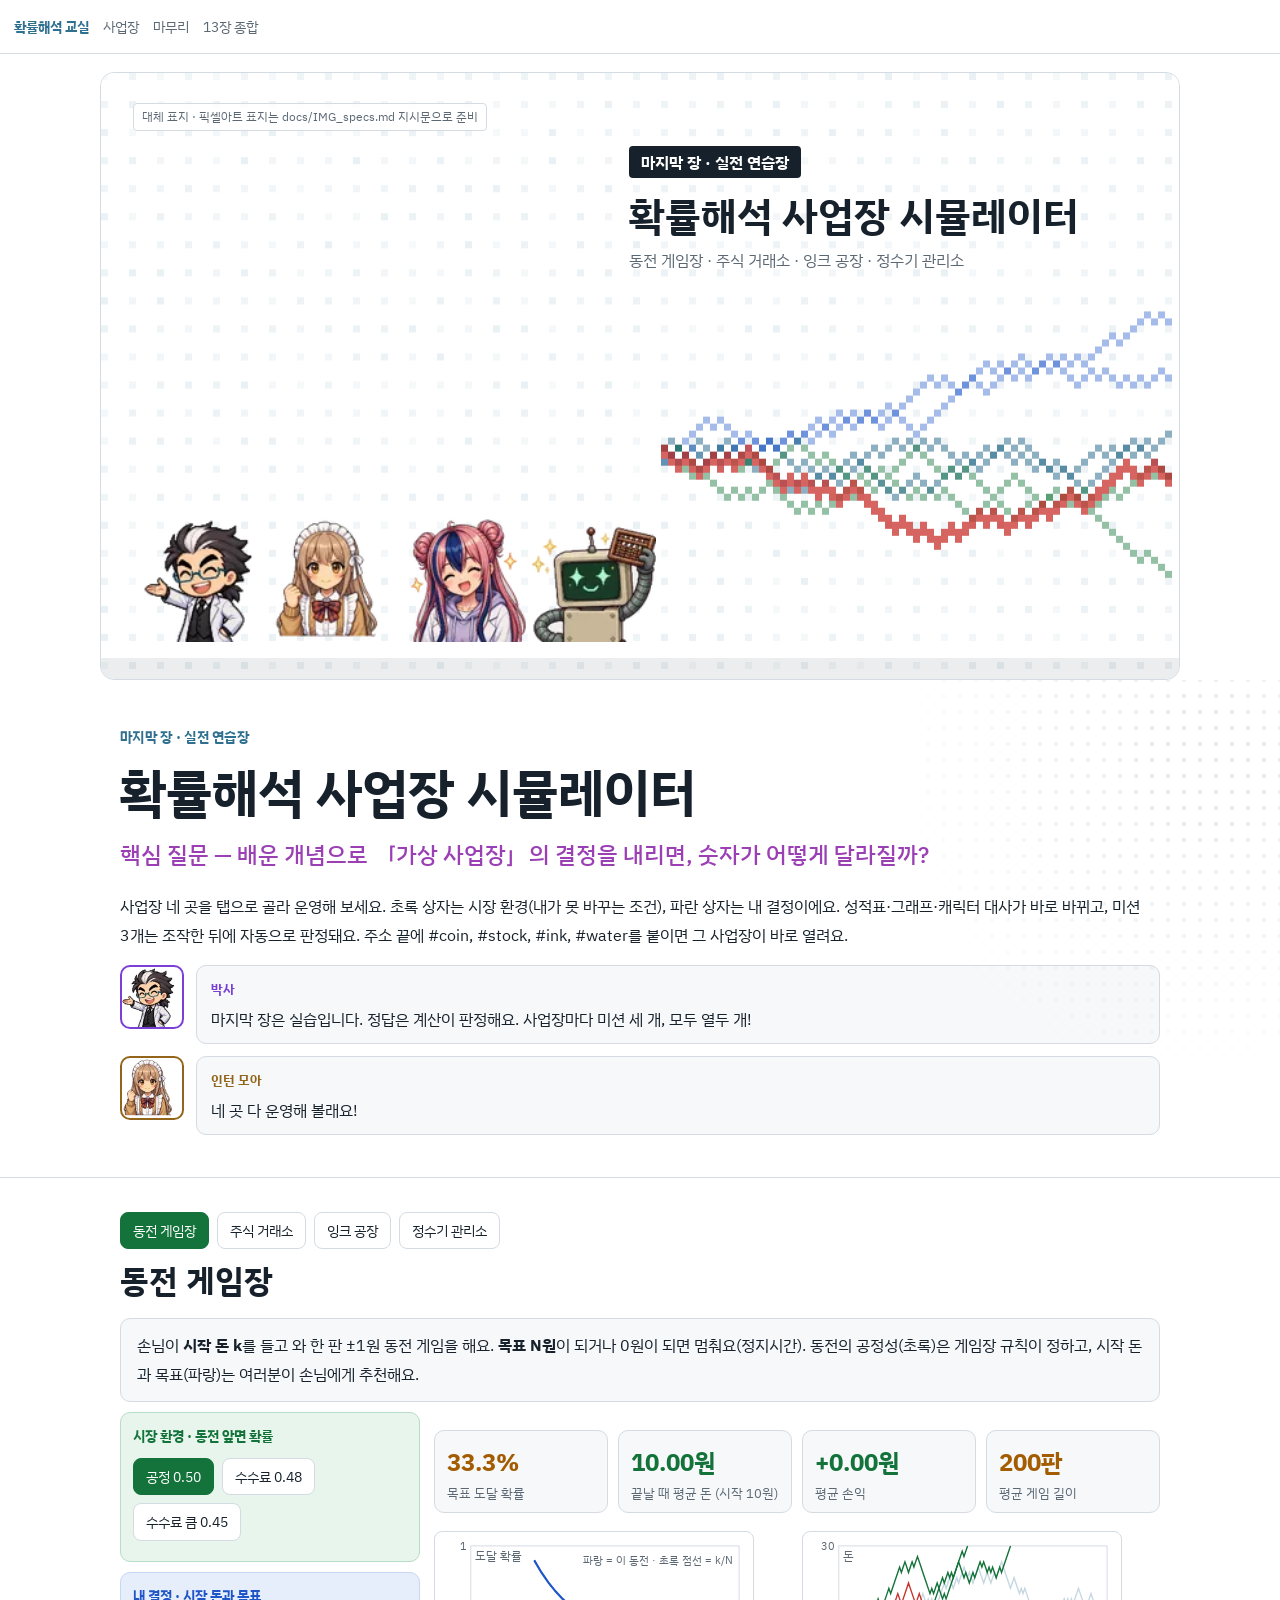
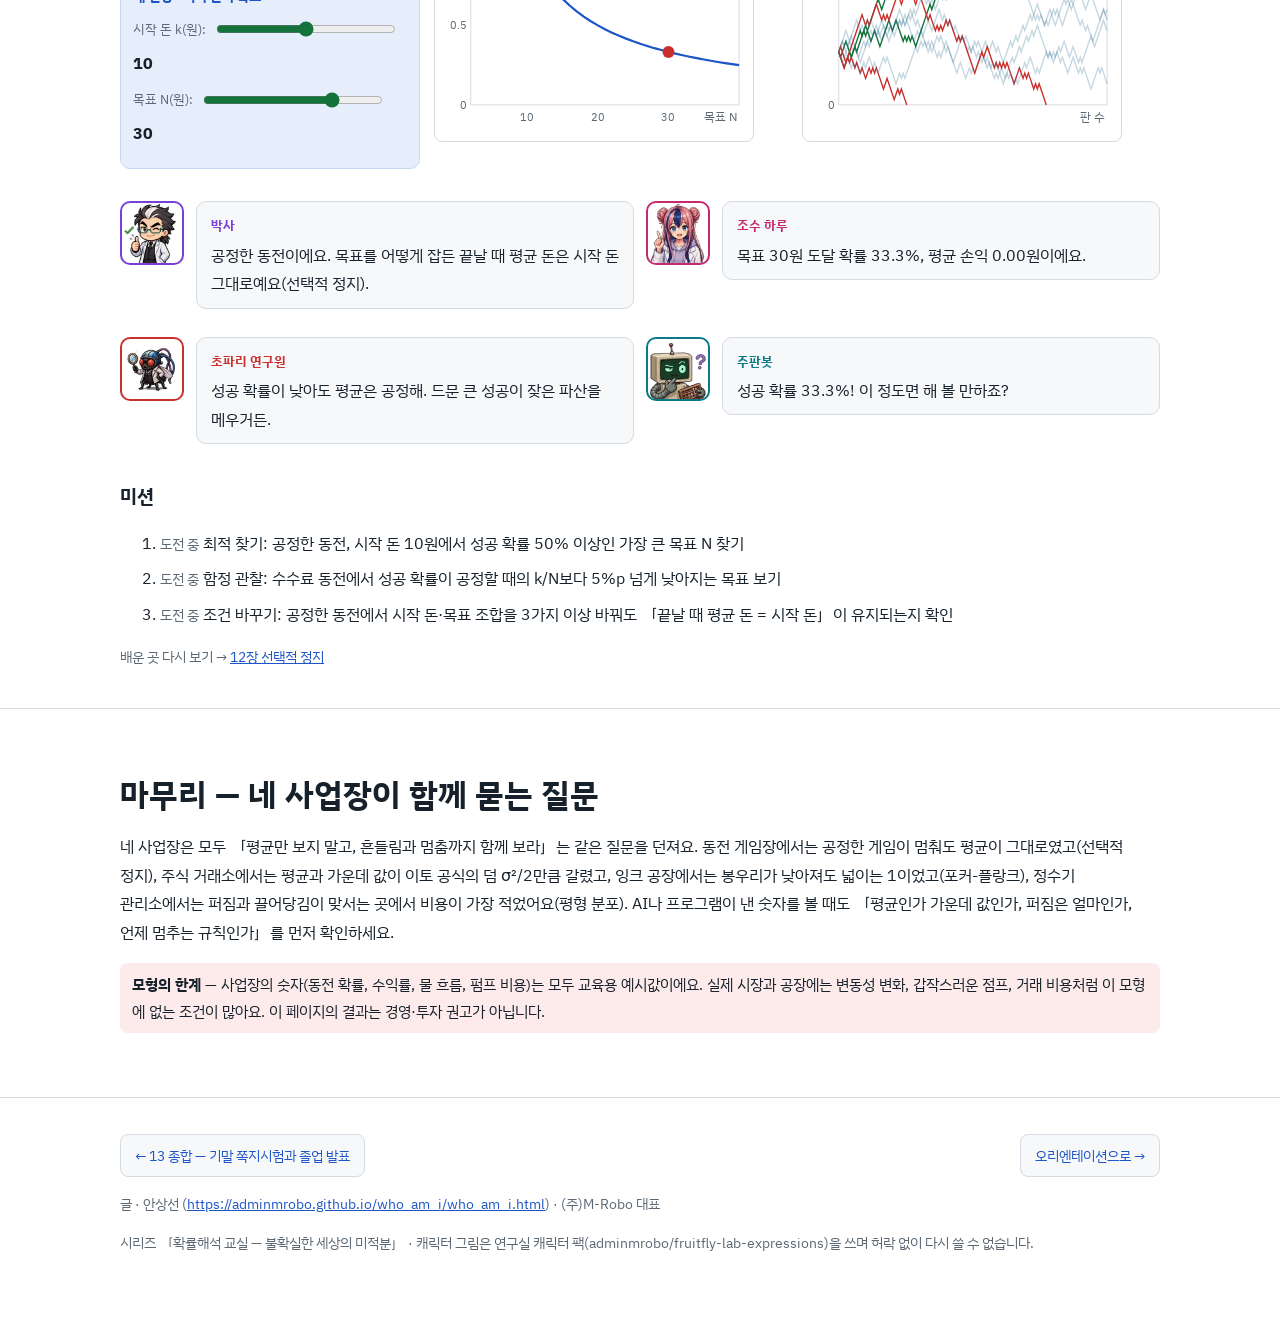
==== practice/index.html @ f20be4c1 "확률해석 교실: 13장 + 실전 연습장 연구실 해설 시리즈 - 인포그래픽 10장(아홉 주제)을 13장으로 나눈 중학생 눈높이 해설 (ai-lab-explainer-plain) - " ====
<!DOCTYPE html><html lang="ko"><head>
<meta charset="utf-8">
<meta name="viewport" content="width=device-width, initial-scale=1, viewport-fit=cover">
<title>마지막 장 · 실전 연습장 — 확률해석 교실 — 불확실한 세상의 미적분</title>
<meta name="description" content="동전 게임장, 주식 거래소, 잉크 공장, 정수기 관리소를 운영하며 확률해석 개념을 써 보는 시뮬레이터.">
<meta property="og:title" content="마지막 장 · 실전 연습장 — 확률해석 교실 — 불확실한 세상의 미적분">
<meta property="og:description" content="동전 게임장, 주식 거래소, 잉크 공장, 정수기 관리소를 운영하며 확률해석 개념을 써 보는 시뮬레이터.">
<meta property="og:type" content="article">
<meta property="og:image" content="../img/og/og_practice.webp">
<link rel="preconnect" href="https://fonts.googleapis.com"><link rel="preconnect" href="https://fonts.gstatic.com" crossorigin>
<link href="https://fonts.googleapis.com/css2?family=IBM+Plex+Sans+KR:wght@400;500;700&display=swap" rel="stylesheet">
<link rel="stylesheet" href="../assets/lab.css">
<!-- px-fix v1 --><style id="px-fix">img{image-rendering:auto!important}</style><script id="px-fix-js">(function(){var R=window.ResizeObserver;function f(i){var n=i.naturalWidth,w=i.getBoundingClientRect().width;if(!n||!w)return;var s=w*(window.devicePixelRatio||1)/n;i.style.setProperty("image-rendering",s>=1.95?"pixelated":"auto","important")}var ro=R?new R(function(es){es.forEach(function(e){f(e.target)})}):null;function a(i){if(i.__px)return;i.__px=1;i.addEventListener("load",function(){f(i)});if(ro)ro.observe(i);f(i)}function all(r){(r||document).querySelectorAll&&(r||document).querySelectorAll("img").forEach(a)}function go(){all();if(window.MutationObserver)new MutationObserver(function(ms){ms.forEach(function(m){m.addedNodes.forEach(function(n){if(n.nodeType!==1)return;if(n.tagName==="IMG")a(n);else all(n)})})}).observe(document.documentElement,{childList:true,subtree:true});window.addEventListener("resize",function(){document.querySelectorAll("img").forEach(f)})}if(document.readyState==="loading")document.addEventListener("DOMContentLoaded",go);else go()})();</script><!-- /px-fix -->
</head><body>
<nav class="top" aria-label="실전 연습장 목차"><a class="logo" href="../index.html">확률해석 교실</a><a href="#sim">사업장</a><a href="#wrap">마무리</a><a href="../13_final_review.html">13장 종합</a></nav><div id="prog"></div>
<div class="cover" id="top" role="img" aria-label="실전 연습장 표지 — 네 사업장 앞의 박사와 수강생들"><canvas class="bgpx" data-seed="99" aria-hidden="true"></canvas><span class="badge">대체 표지 · 픽셀아트 표지는 docs/IMG_specs.md 지시문으로 준비</span><div class="ctext"><span class="no">마지막 장 · 실전 연습장</span><h1>확률해석 사업장 시뮬레이터</h1><p>동전 게임장 · 주식 거래소 · 잉크 공장 · 정수기 관리소</p></div><div class="cchars"><img class="" data-who="doc" data-mood="front" alt="" aria-hidden="true"><img class="" data-who="moa" data-mood="cheer" alt="" aria-hidden="true"><img class="" data-who="asst" data-mood="spark" alt="" aria-hidden="true"><img class="" data-who="robo" data-mood="coin" alt="" aria-hidden="true"></div></div>
<header class="hero"><div class="wrap"><div class="kicker">마지막 장 · 실전 연습장</div><h1>확률해석 사업장 시뮬레이터</h1><p class="q">핵심 질문 — 배운 개념으로 「가상 사업장」의 결정을 내리면, 숫자가 어떻게 달라질까?</p><p>사업장 네 곳을 탭으로 골라 운영해 보세요. 초록 상자는 시장 환경(내가 못 바꾸는 조건), 파란 상자는 내 결정이에요. 성적표·그래프·캐릭터 대사가 바로 바뀌고, 미션 3개는 조작한 뒤에 자동으로 판정돼요. 주소 끝에 #coin, #stock, #ink, #water를 붙이면 그 사업장이 바로 열려요.</p><div class="say" data-who="doc"><img class="who" data-who="doc" data-mood="front" alt="" aria-hidden="true"><div><b class="name">박사</b><p>마지막 장은 실습입니다. 정답은 계산이 판정해요. 사업장마다 미션 세 개, 모두 열두 개!</p></div></div><div class="say" data-who="moa"><img class="who" data-who="moa" data-mood="cheer" alt="" aria-hidden="true"><div><b class="name">인턴 모아</b><p>네 곳 다 운영해 볼래요!</p></div></div></div></header>
<section class="level" style="padding-top:24px"><div class="wrap" id="sim"></div></section>
<section class="level" id="wrap"><div class="wrap"><h2>마무리 — 네 사업장이 함께 묻는 질문</h2>
<p>네 사업장은 모두 「평균만 보지 말고, 흔들림과 멈춤까지 함께 보라」는 같은 질문을 던져요. 동전 게임장에서는 공정한 게임이 멈춰도 평균이 그대로였고(선택적 정지), 주식 거래소에서는 평균과 가운데 값이 이토 공식의 덤 σ²/2만큼 갈렸고, 잉크 공장에서는 봉우리가 낮아져도 넓이는 1이었고(포커-플랑크), 정수기 관리소에서는 퍼짐과 끌어당김이 맞서는 곳에서 비용이 가장 적었어요(평형 분포). AI나 프로그램이 낸 숫자를 볼 때도 「평균인가 가운데 값인가, 퍼짐은 얼마인가, 언제 멈추는 규칙인가」를 먼저 확인하세요.</p>
<div class="lim"><b>모형의 한계</b> — 사업장의 숫자(동전 확률, 수익률, 물 흐름, 펌프 비용)는 모두 교육용 예시값이에요. 실제 시장과 공장에는 변동성 변화, 갑작스러운 점프, 거래 비용처럼 이 모형에 없는 조건이 많아요. 이 페이지의 결과는 경영·투자 권고가 아닙니다.</div>
</div></section>
<footer><div class="wrap">
<div class="nextprev"><a href="../13_final_review.html">← 13 종합 — 기말 쪽지시험과 졸업 발표</a><a href="../index.html">오리엔테이션으로 →</a></div>
<p>글 · 안상선 (<a href="https://adminmrobo.github.io/who_am_i/who_am_i.html">https://adminmrobo.github.io/who_am_i/who_am_i.html</a>) · (주)M-Robo 대표</p>
<p class="note">시리즈 「확률해석 교실 — 불확실한 세상의 미적분」 · 캐릭터 그림은 연구실 캐릭터 팩(adminmrobo/fruitfly-lab-expressions)을 쓰며 허락 없이 다시 쓸 수 없습니다.</p>
</div></footer>
<script src="../assets/sprites.js"></script><script src="../assets/widgets.js"></script><script src="../assets/lab.js"></script><script src="../assets/practice.js"></script></body></html>
---- assets/lab.css ----
/* 확률해석 교실 — 낮의 연구실 테마 (흰 배경) */
:root{
  --bg:#ffffff; --panel:#f6f8fa; --panel2:#eef2f6; --rule:#d5dbe2;
  --text:#16212b; --muted:#5b6874;
  --stain:#9b3fb5; --gfp:#13733a; --eye:#c9302c; --amber:#a35c00; --info:#1e55c8;
  --stain-soft:#f6ecfa; --gfp-soft:#e7f5ec; --eye-soft:#fcebea; --amber-soft:#fdf3e1; --info-soft:#e6eefb;
  --c-doc:#7a3fd6; --c-asst:#c42a6e; --c-fly:#c93030; --c-robo:#0b7a86; --c-sia:#5a5a6e; --c-moa:#93651a;
  --c-x1:#3d4a5c; --c-x2:#4b4b4b; --c-x3:#5c4a3d;
  --accent:#2f6f8f; /* 주제 강조색: 확률해석 (하나만) */
  color-scheme:light;
}
*{box-sizing:border-box}
html{scroll-behavior:smooth;-webkit-text-size-adjust:100%}
@media (prefers-reduced-motion:reduce){html{scroll-behavior:auto}}
body{margin:0;background:var(--bg);color:var(--text);font:16px/1.8 "IBM Plex Sans KR","Apple SD Gothic Neo","Malgun Gothic","Noto Sans KR",system-ui,sans-serif;overflow-x:hidden}
h1,h2,h3,p,li,td,th,summary{word-break:keep-all;overflow-wrap:anywhere}
h1{font-size:clamp(30px,5vw,52px);line-height:1.25;margin:.2em 0}
h2{font-size:clamp(23px,3vw,32px);line-height:1.35;margin:0 0 .5em}
h3{font-size:19px;margin:1.2em 0 .5em}
a{color:var(--info)}
.wrap{max-width:1080px;margin:0 auto;padding:0 20px}
:focus-visible{outline:3px solid #f0b400;outline-offset:2px}
nav.top{position:sticky;top:0;z-index:50;height:54px;background:rgba(255,255,255,.92);backdrop-filter:blur(8px);border-bottom:1px solid var(--rule);display:flex;align-items:center;gap:14px;padding:0 14px;overflow-x:auto;white-space:nowrap;scrollbar-width:none}
nav.top::-webkit-scrollbar{display:none}
nav.top .logo{font-weight:700;color:var(--accent);text-decoration:none}
nav.top a{color:var(--muted);text-decoration:none;font-size:14px}
nav.top a:hover{color:var(--text)}
#prog{position:fixed;left:0;top:54px;height:3px;background:var(--gfp);width:0;z-index:60}
/* 표지 */
.cover{position:relative;max-width:1080px;margin:18px auto 0;aspect-ratio:16/9;border-radius:14px;overflow:hidden;border:1px solid var(--rule);background:#f3f7fb}
.cover canvas.bgpx{position:absolute;inset:0;width:100%;height:100%}
.cover .ctext{position:absolute;right:5%;top:12%;width:46%;text-align:left}
.cover .ctext .no{display:inline-block;background:var(--text);color:#fff;font-weight:700;padding:2px 12px;border-radius:4px;font-size:clamp(12px,1.6vw,16px)}
.cover .ctext h1{font-size:clamp(20px,3.6vw,40px);margin:.3em 0 .2em;text-shadow:0 2px 0 #fff}
.cover .ctext p{margin:0;color:var(--muted);font-size:clamp(11px,1.5vw,16px);line-height:1.5}
.cover .cchars{position:absolute;left:4%;bottom:6%;display:flex;align-items:flex-end;gap:1%;width:48%}
.cover .cchars img{width:24%;height:auto}
.cover .badge{position:absolute;left:3%;top:5%;font-size:12px;color:var(--muted);background:rgba(255,255,255,.85);padding:2px 8px;border-radius:4px;border:1px solid var(--rule)}
@media (max-width:620px){.cover{border-radius:0;aspect-ratio:auto;min-height:330px}.cover .ctext{position:relative;width:auto;right:auto;top:auto;padding:22px 18px 120px}.cover .cchars{width:80%}}
/* 히어로 */
header.hero{position:relative;padding:44px 0 30px;overflow:hidden}
header.hero:before{content:"";position:absolute;right:-80px;top:-40px;width:520px;height:420px;background-image:radial-gradient(circle,rgba(47,111,143,.14) 2px,transparent 2.5px);background-size:16px 16px;-webkit-mask:radial-gradient(circle at 70% 30%,#000 0,transparent 70%);mask:radial-gradient(circle at 70% 30%,#000 0,transparent 70%);pointer-events:none}
.kicker{color:var(--accent);font-weight:700;font-size:14px;letter-spacing:.02em}
.hero .q{font-size:clamp(18px,2.2vw,23px);font-weight:500;color:var(--stain);margin:.3em 0 .6em}
.kpis{display:grid;grid-template-columns:repeat(4,1fr);gap:10px;margin:18px 0}
.kpi{background:var(--panel);border:1px solid var(--rule);border-radius:10px;padding:10px 12px}
.kpi b{display:block;font-size:24px;font-variant-numeric:tabular-nums}
.kpi span{font-size:13px;color:var(--muted);line-height:1.4;display:block}
.kpi.g b{color:var(--gfp)}.kpi.m b{color:var(--stain)}.kpi.r b{color:var(--eye)}.kpi.a b{color:var(--amber)}
@media (max-width:460px){.kpis{grid-template-columns:1fr 1fr}}
section.level{padding:64px 0 24px;border-top:1px solid var(--rule)}
@media (max-width:620px){section.level{padding:48px 0 18px}}
.three{background:var(--amber-soft);border-left:5px solid var(--amber);border-radius:10px;padding:18px 20px;margin:20px 0}
.three h2{font-size:21px;color:var(--amber)}
.three ol{margin:.2em 0 .4em;padding-left:1.3em}
.three li{margin:.35em 0}
.note{color:var(--muted);font-size:14px}
/* 말풍선 */
.say{display:flex;gap:12px;align-items:flex-start;margin:12px 0}
.say img.who{width:64px;height:64px;flex:none;border-radius:10px;border:2px solid var(--rule);background:#fff;object-fit:contain}
.say > div{background:var(--panel);border:1px solid var(--rule);border-radius:10px;padding:8px 14px;flex:1;min-width:0}
.say .name{font-size:13px}
.say p{margin:.1em 0}
.say[data-who=doc] img.who{border-color:var(--c-doc)}.say[data-who=doc] .name{color:var(--c-doc)}
.say[data-who=asst] img.who{border-color:var(--c-asst)}.say[data-who=asst] .name{color:var(--c-asst)}
.say[data-who=fly] img.who{border-color:var(--c-fly)}.say[data-who=fly] .name{color:var(--c-fly)}
.say[data-who=robo] img.who{border-color:var(--c-robo)}.say[data-who=robo] .name{color:var(--c-robo)}
.say[data-who=sia] img.who{border-color:var(--c-sia)}.say[data-who=sia] .name{color:var(--c-sia)}
.say[data-who=moa] img.who{border-color:var(--c-moa)}.say[data-who=moa] .name{color:var(--c-moa)}
.say[data-who^=x] img.who{border-color:var(--c-x1)}.say[data-who^=x] .name{color:var(--c-x1)}
@media (max-width:620px){.say img.who{width:52px;height:52px}}
.talk{border-left:3px dashed var(--rule);padding-left:12px;margin:18px 0}
/* 카드 */
.steps{display:grid;grid-template-columns:repeat(3,1fr);gap:12px}
.steps > div{background:var(--panel);border:1px solid var(--rule);border-radius:10px;padding:14px 16px}
.steps b.n{display:inline-grid;place-items:center;width:28px;height:28px;border-radius:50%;background:var(--accent);color:#fff;font-size:14px;margin-right:6px}
@media (max-width:860px){.steps{grid-template-columns:1fr}}
.cast{display:grid;grid-template-columns:repeat(3,1fr);gap:10px}
.cast > div{display:flex;gap:10px;align-items:center;background:var(--panel);border:1px solid var(--rule);border-radius:10px;padding:8px 10px}
.cast img{width:56px;height:56px;flex:none;object-fit:contain}
.cast b{display:block;font-size:15px}.cast span{font-size:13px;color:var(--muted);line-height:1.45;display:block}
.cast .role{font-size:12px;font-weight:700;color:var(--accent)}
@media (max-width:860px){.cast{grid-template-columns:1fr 1fr}}
@media (max-width:520px){.cast{grid-template-columns:1fr}}
.map3{display:grid;grid-template-columns:1fr auto 1fr auto 1fr;gap:8px;align-items:stretch}
.map3 > div{background:var(--panel);border:1px solid var(--rule);border-radius:10px;padding:12px}
.map3 > div.now{background:var(--gfp-soft);border-color:var(--gfp)}
.map3 > i{align-self:center;font-style:normal;color:var(--muted);font-size:22px}
.map3 small{display:block;color:var(--muted);font-size:12px}
@media (max-width:760px){.map3{grid-template-columns:1fr}.map3>i{transform:rotate(90deg);justify-self:center}}
/* 수업 형식 */
.klass{background:var(--info-soft);border:1px solid #c7d6f3;border-radius:12px;padding:16px 18px}
.klass .fmt{display:inline-block;background:var(--info);color:#fff;border-radius:999px;padding:2px 12px;font-size:13px;font-weight:700}
.klass ol{padding-left:1.3em}
.groups{display:grid;grid-template-columns:1fr 1fr;gap:10px;margin:10px 0}
.groups > div{background:#fff;border:1px solid var(--rule);border-radius:10px;padding:10px 12px}
.groups img{width:40px;height:40px;object-fit:contain;vertical-align:middle}
@media (max-width:620px){.groups{grid-template-columns:1fr}}
/* 단계 */
.lvhead{display:flex;gap:14px;align-items:center;flex-wrap:wrap}
.hex{width:52px;height:58px;display:grid;place-items:center;background:var(--accent);color:#fff;font-weight:700;font-size:20px;clip-path:polygon(50% 0,100% 25%,100% 75%,50% 100%,0 75%,0 25%);flex:none}
.tag{display:inline-block;font-size:13px;border-radius:999px;padding:1px 10px;margin:2px 4px 2px 0;background:var(--panel2);color:var(--muted);border:1px solid var(--rule)}
.tag.fly{background:var(--eye-soft);color:var(--eye);border-color:#f1c3c1}
.tag.nn{background:var(--stain-soft);color:var(--stain);border-color:#e4c8ee}
.situ{font-size:17px}
.twobox{display:grid;grid-template-columns:1fr 1fr;gap:14px;margin:18px 0}
@media (max-width:860px){.twobox{grid-template-columns:1fr}}
.whybox,.mathbox{border:1px solid var(--rule);border-radius:12px;padding:18px 20px;background:var(--panel)}
.whybox h3,.mathbox h3{margin-top:0;font-size:17px}
.whybox h3{color:var(--gfp)}
.mathbox{background:#fff;border-color:#efc6d8}
.mathbox h3{color:var(--c-asst)}
.whybox ol{padding-left:1.2em;margin:.3em 0}
.easy{background:var(--gfp-soft);border-radius:8px;padding:6px 10px;margin-top:8px}
.sym{width:100%;border-collapse:collapse;font-size:14px;margin:8px 0}
.sym th,.sym td{border:1px solid var(--rule);padding:6px 8px;text-align:left;vertical-align:top}
.sym th{background:var(--panel2)}
.sym td:first-child{font-family:"STIX Two Math","Cambria Math",serif;white-space:nowrap;font-size:16px}
.tryit{background:var(--amber-soft);border-radius:8px;padding:8px 12px;margin:8px 0}
.tryit p{margin:.15em 0;font-variant-numeric:tabular-nums}
.pair{display:grid;grid-template-columns:1fr 1fr;gap:12px;margin:16px 0}
.pair > div{border:1px solid var(--rule);border-radius:10px;padding:12px 14px;background:#fff}
.pair > div:first-child{border-top:4px solid var(--eye)}
.pair > div:last-child{border-top:4px solid var(--stain)}
@media (max-width:760px){.pair{grid-template-columns:1fr}}
.panel{border:1px solid var(--rule);border-radius:12px;background:var(--panel);padding:14px;margin:16px 0}
.panel .ptitle{font-weight:700;color:var(--info);margin-bottom:6px}
.panel svg,.panel canvas{display:block;max-width:100%;background:#fff;border:1px solid var(--rule);border-radius:8px;touch-action:pan-y}
.ctrl{display:flex;flex-wrap:wrap;gap:8px;align-items:center;margin:10px 0}
.ctrl .glabel{font-size:13px;color:var(--muted)}
.bt{font:inherit;font-size:14px;background:#fff;border:1px solid var(--rule);color:var(--text);border-radius:8px;padding:5px 12px;cursor:pointer;min-height:36px}
.bt:hover{border-color:var(--muted)}
.bt.primary,.bt[aria-pressed=true]{background:var(--gfp);border-color:var(--gfp);color:#fff}
.val{font-variant-numeric:tabular-nums;font-weight:700}
input[type=range]{width:180px;max-width:100%;accent-color:var(--gfp)}
.insight{background:#fff;border:1px solid var(--rule);border-radius:8px;padding:8px 12px;margin-top:8px;min-height:2.2em}
.insight p{margin:.1em 0}
.insight .g{color:var(--gfp)}.insight .r{color:var(--eye)}.insight .a{color:var(--amber)}.insight .m{color:var(--stain)}
.eq{font-variant-numeric:tabular-nums;background:#fff;border:1px dashed var(--rule);border-radius:8px;padding:6px 10px;margin:8px 0;font-size:15px}
.eq b{color:var(--gfp)}.eq em{color:var(--stain);font-style:normal}.eq i{color:var(--amber);font-style:normal}
.explain{background:var(--amber-soft);border-left:5px solid var(--amber);border-radius:10px;padding:14px 18px;margin:16px 0}
.explain h3{margin-top:0;color:var(--amber);font-size:17px}
.explain ol{padding-left:1.3em}.explain li{margin:.4em 0}
.lim{background:var(--eye-soft);border-radius:8px;padding:8px 12px;margin-top:10px;font-size:15px}
.interp{background:var(--stain-soft);border-radius:8px;padding:8px 12px;margin-top:10px}
details{border:1px solid var(--rule);border-radius:10px;padding:8px 14px;margin:12px 0;background:#fff}
details summary{cursor:pointer;font-weight:500;color:var(--info)}
details img{max-width:100%;height:auto;border-radius:6px;border:1px solid var(--rule);margin-top:8px}
.fix{background:var(--eye-soft);border-left:4px solid var(--eye);padding:6px 10px;border-radius:6px;margin:8px 0;font-size:14px}
.quiz{border:1px solid #c7d6f3;background:var(--info-soft);border-radius:12px;padding:14px 16px;margin:16px 0}
.quiz .qq{font-weight:500;margin:.2em 0 .4em}
.quiz .opts{display:flex;flex-direction:column;gap:6px}
.quiz .opts button{text-align:left}
.quiz .fb{margin-top:6px;font-size:15px}
.quiz .item+.item{margin-top:14px;padding-top:12px;border-top:1px dashed #c7d6f3}
.aic{border:2px solid var(--stain);border-radius:12px;padding:14px 18px;margin:18px 0;background:#fff}
.aic h3{margin-top:0;color:var(--stain)}
.aic .aiout{background:var(--panel2);border-radius:8px;padding:8px 12px;font-family:ui-monospace,Menlo,Consolas,monospace;font-size:14px;white-space:pre-wrap}
.duel{border:2px solid var(--text);border-radius:14px;padding:16px;background:#fff}
.duel .vs{display:grid;grid-template-columns:1fr auto 1fr;gap:10px;align-items:center}
.duel .side{background:var(--panel);border-radius:10px;padding:10px;text-align:center;border:2px solid var(--rule)}
.duel .side img{width:96px;height:96px;object-fit:contain}
.duel .side.fly{border-color:var(--c-fly)}.duel .side.robo{border-color:var(--c-robo)}
.duel .side.win{background:var(--gfp-soft);border-color:var(--gfp)}
.duel .vsm{font-weight:900;font-size:28px;color:var(--eye)}
.duel .flipx{transform:scaleX(-1)}
.verdict{margin-top:10px;background:var(--panel);border-radius:8px;padding:10px 12px;min-height:2.4em}
@media (max-width:620px){.duel .vs{grid-template-columns:1fr}.duel .vsm{text-align:center}}
.tw{overflow-x:auto;-webkit-overflow-scrolling:touch}
table.tb{border-collapse:collapse;width:100%;font-size:15px;min-width:560px}
table.tb th,table.tb td{border:1px solid var(--rule);padding:8px 10px;text-align:left;vertical-align:top}
table.tb th{background:var(--panel2)}
.jt{border-bottom:2px dotted var(--amber);cursor:help}
#tip{position:absolute;z-index:80;max-width:300px;background:#fff;border:1px solid var(--amber);border-radius:8px;padding:8px 12px;box-shadow:0 2px 8px rgba(22,33,43,.15);font-size:14px;line-height:1.6;display:none}
#tip b{color:var(--amber)}
.rest{background:var(--gfp-soft);border-radius:8px;padding:6px 12px;margin:10px 0;font-size:15px}
.recap{background:var(--panel2);border-radius:8px;padding:8px 12px;margin:10px 0;font-size:15px}
.recap b{color:var(--accent)}
.outro{display:grid;grid-template-columns:1fr 1fr;gap:6px 14px}
@media (max-width:760px){.outro{grid-template-columns:1fr}}
footer{border-top:1px solid var(--rule);margin-top:40px;padding:26px 0 60px;color:var(--muted);font-size:14px}
footer .nextprev{display:flex;justify-content:space-between;gap:10px;flex-wrap:wrap;margin:10px 0}
footer .nextprev a{background:var(--panel);border:1px solid var(--rule);border-radius:8px;padding:8px 14px;text-decoration:none}
.toc{display:grid;grid-template-columns:repeat(3,1fr);gap:12px}
.toc a{display:block;background:var(--panel);border:1px solid var(--rule);border-radius:12px;padding:12px 14px;text-decoration:none;color:var(--text)}
.toc a:hover{border-color:var(--accent)}
.toc .n{font-weight:700;color:var(--accent);font-size:13px}
.toc b{display:block;margin:.1em 0}
.toc span{font-size:13px;color:var(--muted);display:block;line-height:1.5}
.toc .fmt{display:inline-block;margin-top:4px;font-size:12px;background:var(--info-soft);color:var(--info);border-radius:999px;padding:0 8px}
@media (max-width:860px){.toc{grid-template-columns:1fr 1fr}}
@media (max-width:520px){.toc{grid-template-columns:1fr}}
.pill{display:inline-block;font-size:12px;border-radius:999px;padding:0 8px;background:var(--gfp-soft);color:var(--gfp)}
.sr{position:absolute;left:-9999px}
/* 실전 연습장 */
.sitbox{background:var(--panel);border:1px solid var(--rule);border-radius:10px;padding:12px 16px;margin:10px 0}
.simgrid{display:grid;grid-template-columns:300px 1fr;gap:14px;align-items:start}
@media (max-width:860px){.simgrid{grid-template-columns:1fr}}
.cgrp{border-radius:10px;padding:10px 12px;margin-bottom:10px;border:1px solid var(--rule)}
.cgrp .ct{font-weight:700;font-size:14px;margin-bottom:4px}
.cgrp.env{background:var(--gfp-soft);border-color:#b9dcc6}.cgrp.env .ct{color:var(--gfp)}
.cgrp.dec{background:var(--info-soft);border-color:#c7d6f3}.cgrp.dec .ct{color:var(--info)}
.graphs{display:grid;grid-template-columns:1fr 1fr;gap:10px}
@media (max-width:620px){.graphs{grid-template-columns:1fr}}
.graphs svg{background:#fff;border:1px solid var(--rule);border-radius:8px}
.talkbox{display:grid;grid-template-columns:1fr 1fr;gap:4px 12px;margin-top:10px}
@media (max-width:760px){.talkbox{grid-template-columns:1fr}}
.missions li{margin:.4em 0}
.deepbox{border:2px dashed var(--stain);border-radius:12px;padding:10px 14px;margin:24px 0;background:var(--stain-soft)}
.deepbox[open]{background:#fff}
.deepbox > summary{color:var(--stain);font-size:17px;line-height:1.6}
.deepbox section.level{border-top:none;padding-top:24px}
.deepbox section.level > .wrap{padding:0}
.nick{display:grid;grid-template-columns:repeat(4,1fr);gap:10px}
.nick > div{background:var(--amber-soft);border:1px solid #f0d9ae;border-radius:10px;padding:8px 12px}
.nick b{display:block;font-size:16px;color:var(--amber)}
.nick span{display:block;font-size:13px;color:var(--muted);line-height:1.45}
.nick .role{font-size:12px}
@media (max-width:860px){.nick{grid-template-columns:1fr 1fr}}
@media (max-width:460px){.nick{grid-template-columns:1fr}}
.track{display:inline-block;font-size:12px;border-radius:999px;padding:0 8px;margin-left:4px}
.track.basic{background:var(--gfp-soft);color:var(--gfp)}.track.adv{background:var(--stain-soft);color:var(--stain)}
/* 한눈에 보기 인포그래픽 · 한 장 정리 그림 */
.infog,.flowmap{margin:22px 0;border:2px solid var(--text);border-radius:12px;padding:14px 16px;background-color:#fbfcfd;background-image:linear-gradient(rgba(47,111,143,.06) 1px,transparent 1px),linear-gradient(90deg,rgba(47,111,143,.06) 1px,transparent 1px);background-size:20px 20px}
.ihead{display:flex;flex-direction:column;border-bottom:1px solid var(--rule);padding-bottom:8px;margin-bottom:12px}
.ihead span{font-size:12px;color:var(--accent);font-weight:700}
.ihead b{font-size:clamp(18px,2.2vw,22px)}
.ibody{display:grid;grid-template-columns:1.15fr 1fr;gap:16px;align-items:center}
@media (max-width:760px){.ibody{grid-template-columns:1fr}}
.icards{display:flex;flex-direction:column;gap:10px}
.ic{display:flex;gap:10px;background:#fff;border:1px solid var(--rule);border-left:4px solid var(--accent);border-radius:8px;padding:8px 12px}
.ic b.n{flex:none;display:grid;place-items:center;width:26px;height:26px;border-radius:50%;background:var(--accent);color:#fff;font-size:13px}
.ic p{margin:.1em 0 0;font-size:15px;line-height:1.65}
.idia{background:#fff;border:1px solid var(--rule);border-radius:8px;padding:8px;text-align:center}
.idia figcaption,.flowmap figcaption{font-size:13px;color:var(--muted);margin-top:6px;line-height:1.5}
.frow{display:flex;align-items:stretch;gap:6px;flex-wrap:wrap}
.frow > div{flex:1 1 150px;background:#fff;border:1px solid var(--rule);border-radius:8px;padding:8px 10px;min-width:0}
.frow > div small{display:block;font-size:11px;color:var(--muted)}
.frow > div b{display:block;font-size:15px;line-height:1.4;color:var(--stain)}
.frow > div span{display:block;font-size:13px;color:var(--muted);line-height:1.45}
.frow > div.fe{background:var(--panel2)}
.frow > div.fe span{color:var(--text)}
.frow > div.deep{border-style:dashed;border-color:var(--stain)}
.frow > i{align-self:center;font-style:normal;color:var(--accent);font-weight:700}
@media (max-width:760px){.frow{flex-direction:column}.frow > i{transform:rotate(90deg);align-self:center}}
@media (max-width:760px){.frow > div{flex:none}}
/* 픽셀아트 표지 · 장면 그림 */
.cover.has-img{background:#fff}
.cover.has-img .cimg{position:absolute;inset:0;width:100%;height:100%;object-fit:cover}
.cover.has-img .ctext{right:4%;width:42%}
.cover.has-img .ctext h1{text-shadow:none}
img.scene{display:block;width:100%;height:auto;border-radius:8px;border:1px solid var(--rule);margin:8px 0 6px;background:#fff}
@media (max-width:620px){
 .cover.has-img{aspect-ratio:auto;min-height:0}
 .cover.has-img .cimg{position:static;display:block;height:auto;aspect-ratio:10/9;object-fit:cover;object-position:left center}
 .cover.has-img .ctext{position:static;width:auto;padding:14px 18px 18px}
}
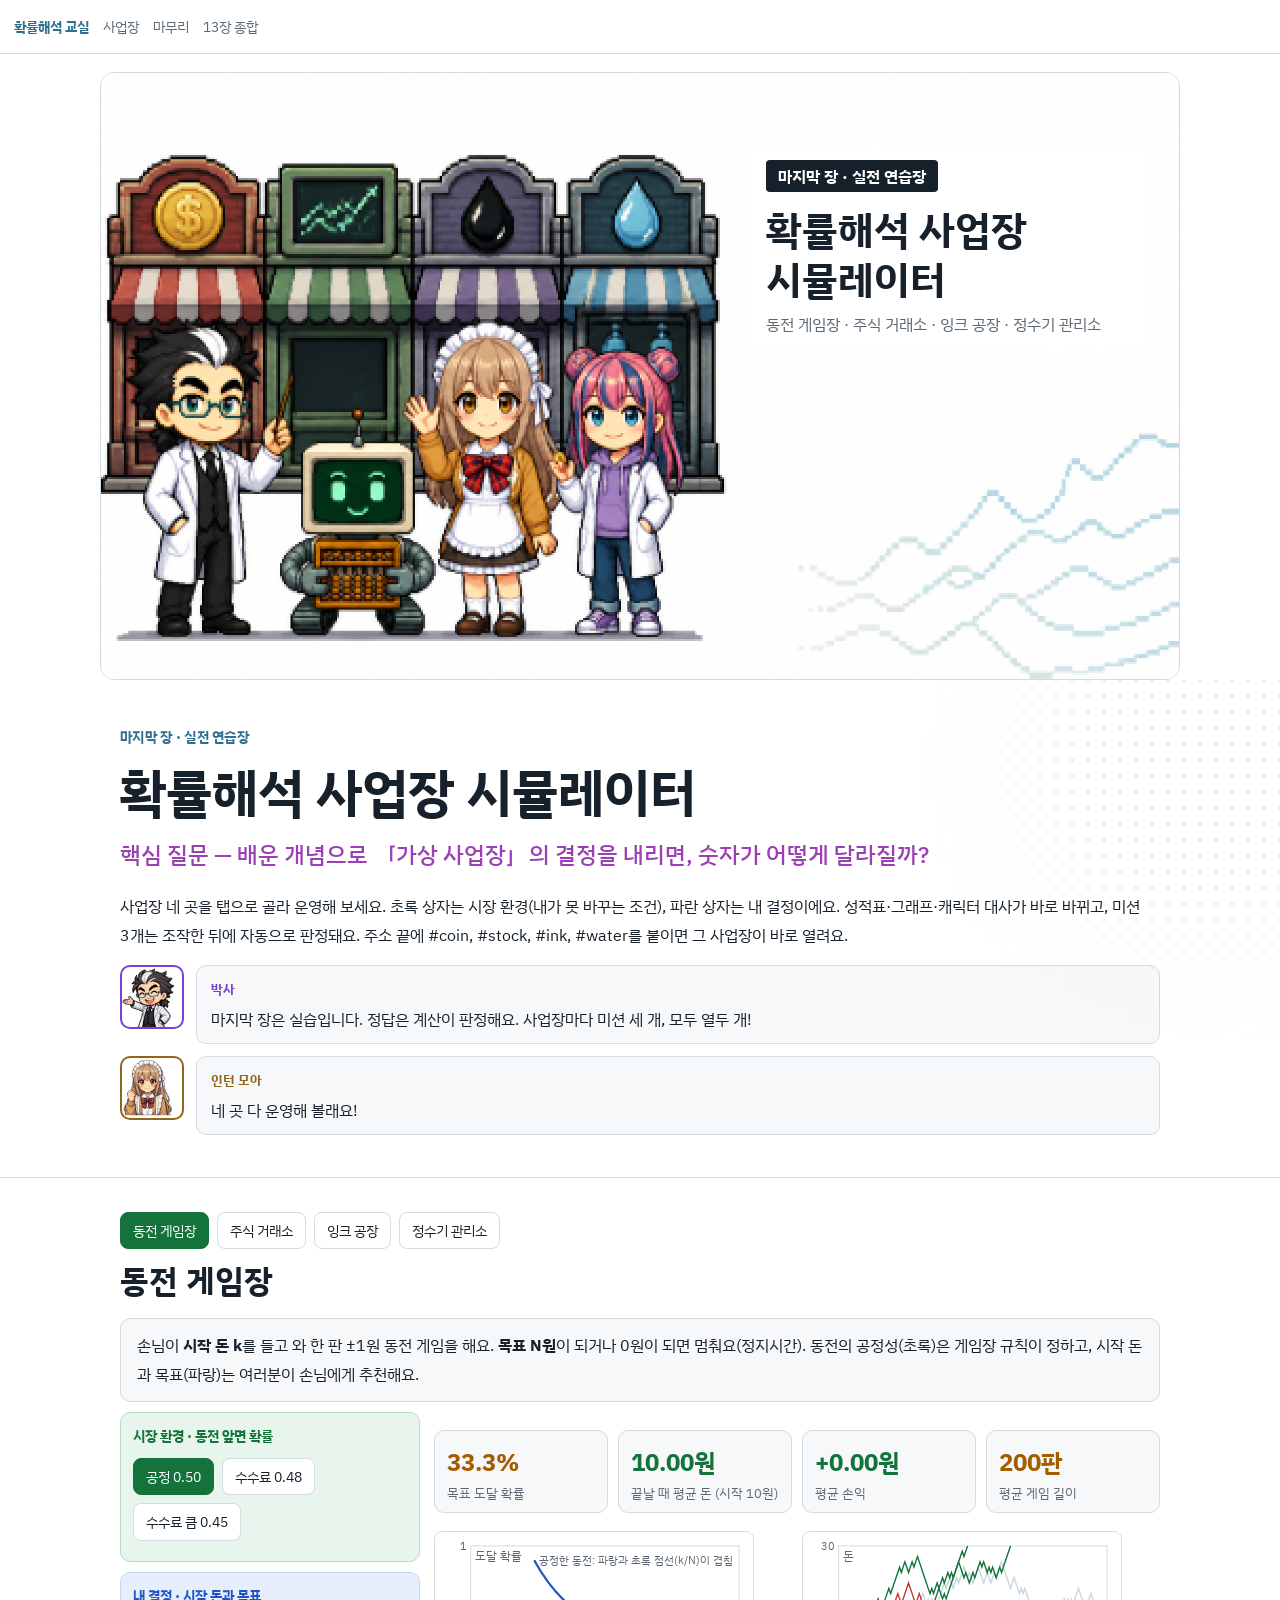
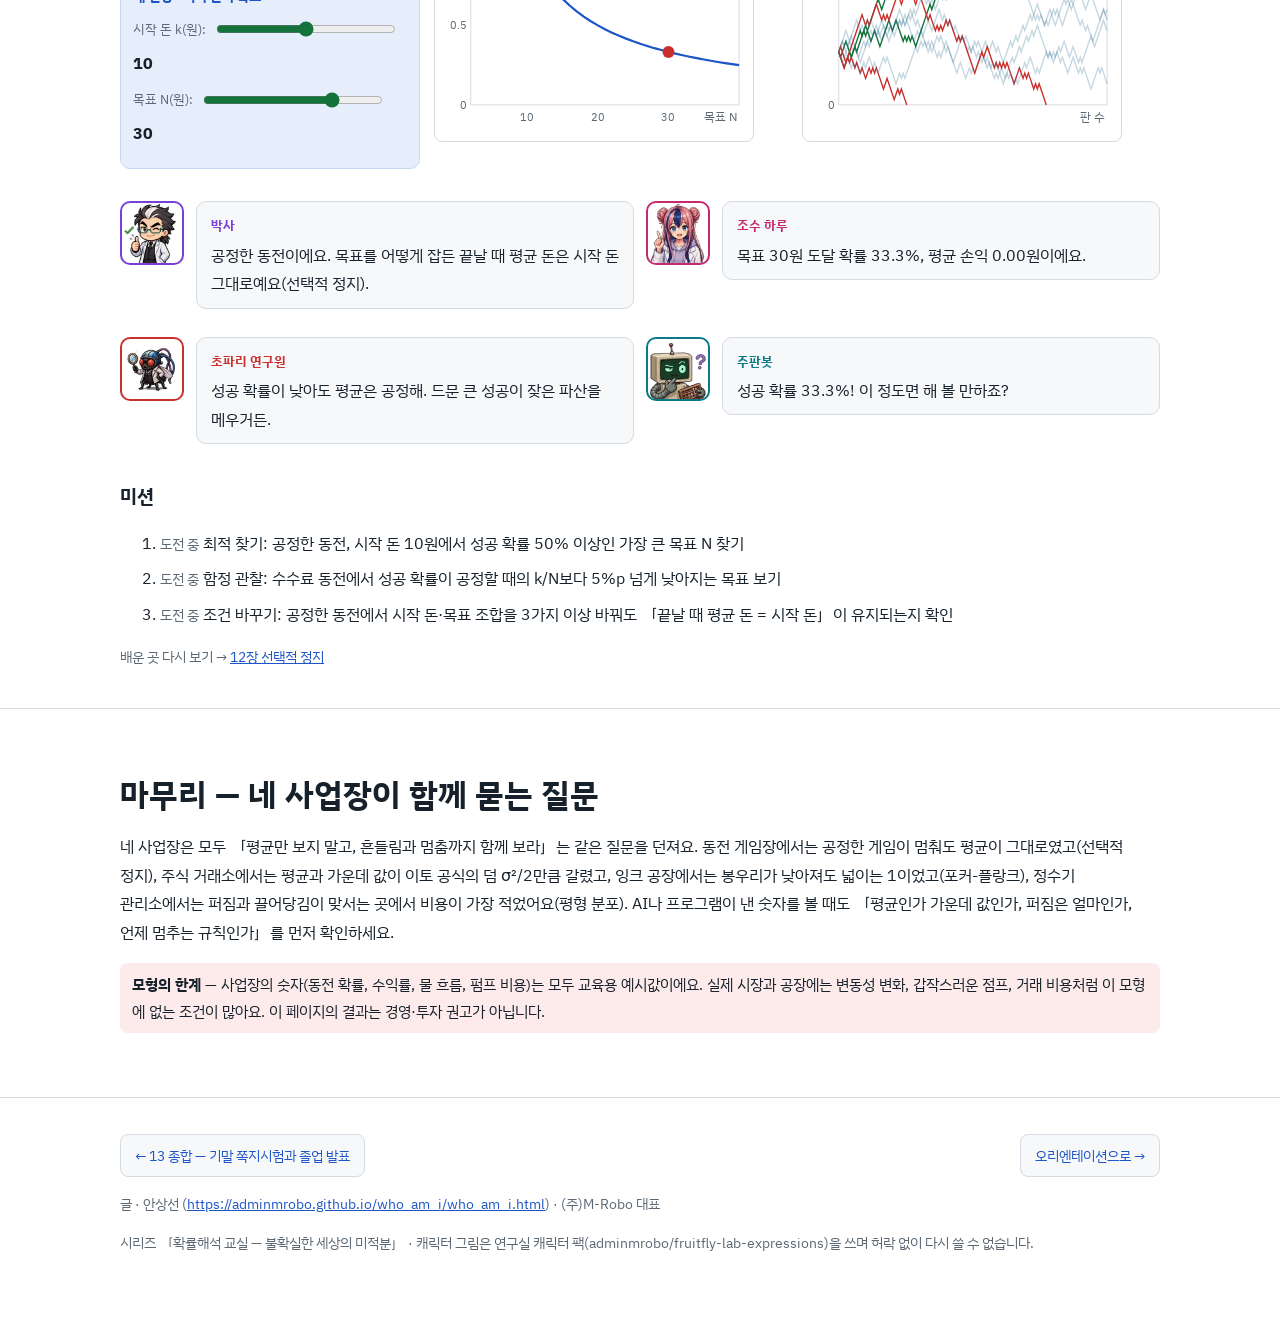
==== commit d314426b: "픽셀아트 표지 15장·장면 26장 반영 (Genspark) - 받은 PNG를 4배 격자로 맞춰 NEAREST 정수배 무손실 WebP로 변환 (표지 2048×1152, 장면 1404" ====
--- a/practice/index.html
+++ b/practice/index.html
@@ -13,7 +13,7 @@
 <!-- px-fix v1 --><style id="px-fix">img{image-rendering:auto!important}</style><script id="px-fix-js">(function(){var R=window.ResizeObserver;function f(i){var n=i.naturalWidth,w=i.getBoundingClientRect().width;if(!n||!w)return;var s=w*(window.devicePixelRatio||1)/n;i.style.setProperty("image-rendering",s>=1.95?"pixelated":"auto","important")}var ro=R?new R(function(es){es.forEach(function(e){f(e.target)})}):null;function a(i){if(i.__px)return;i.__px=1;i.addEventListener("load",function(){f(i)});if(ro)ro.observe(i);f(i)}function all(r){(r||document).querySelectorAll&&(r||document).querySelectorAll("img").forEach(a)}function go(){all();if(window.MutationObserver)new MutationObserver(function(ms){ms.forEach(function(m){m.addedNodes.forEach(function(n){if(n.nodeType!==1)return;if(n.tagName==="IMG")a(n);else all(n)})})}).observe(document.documentElement,{childList:true,subtree:true});window.addEventListener("resize",function(){document.querySelectorAll("img").forEach(f)})}if(document.readyState==="loading")document.addEventListener("DOMContentLoaded",go);else go()})();</script><!-- /px-fix -->
 </head><body>
 <nav class="top" aria-label="실전 연습장 목차"><a class="logo" href="../index.html">확률해석 교실</a><a href="#sim">사업장</a><a href="#wrap">마무리</a><a href="../13_final_review.html">13장 종합</a></nav><div id="prog"></div>
-<div class="cover" id="top" role="img" aria-label="실전 연습장 표지 — 네 사업장 앞의 박사와 수강생들"><canvas class="bgpx" data-seed="99" aria-hidden="true"></canvas><span class="badge">대체 표지 · 픽셀아트 표지는 docs/IMG_specs.md 지시문으로 준비</span><div class="ctext"><span class="no">마지막 장 · 실전 연습장</span><h1>확률해석 사업장 시뮬레이터</h1><p>동전 게임장 · 주식 거래소 · 잉크 공장 · 정수기 관리소</p></div><div class="cchars"><img class="" data-who="doc" data-mood="front" alt="" aria-hidden="true"><img class="" data-who="moa" data-mood="cheer" alt="" aria-hidden="true"><img class="" data-who="asst" data-mood="spark" alt="" aria-hidden="true"><img class="" data-who="robo" data-mood="coin" alt="" aria-hidden="true"></div></div>
+<div class="cover has-img" id="top"><img class="cimg" src="../img/cover/cover_practice.webp" width="1920" height="1080" alt="실전 연습장 표지 — 네 사업장 앞의 박사와 수강생들"><div class="ctext"><span class="no">마지막 장 · 실전 연습장</span><h1>확률해석 사업장 시뮬레이터</h1><p>동전 게임장 · 주식 거래소 · 잉크 공장 · 정수기 관리소</p></div></div>
 <header class="hero"><div class="wrap"><div class="kicker">마지막 장 · 실전 연습장</div><h1>확률해석 사업장 시뮬레이터</h1><p class="q">핵심 질문 — 배운 개념으로 「가상 사업장」의 결정을 내리면, 숫자가 어떻게 달라질까?</p><p>사업장 네 곳을 탭으로 골라 운영해 보세요. 초록 상자는 시장 환경(내가 못 바꾸는 조건), 파란 상자는 내 결정이에요. 성적표·그래프·캐릭터 대사가 바로 바뀌고, 미션 3개는 조작한 뒤에 자동으로 판정돼요. 주소 끝에 #coin, #stock, #ink, #water를 붙이면 그 사업장이 바로 열려요.</p><div class="say" data-who="doc"><img class="who" data-who="doc" data-mood="front" alt="" aria-hidden="true"><div><b class="name">박사</b><p>마지막 장은 실습입니다. 정답은 계산이 판정해요. 사업장마다 미션 세 개, 모두 열두 개!</p></div></div><div class="say" data-who="moa"><img class="who" data-who="moa" data-mood="cheer" alt="" aria-hidden="true"><div><b class="name">인턴 모아</b><p>네 곳 다 운영해 볼래요!</p></div></div></div></header>
 <section class="level" style="padding-top:24px"><div class="wrap" id="sim"></div></section>
 <section class="level" id="wrap"><div class="wrap"><h2>마무리 — 네 사업장이 함께 묻는 질문</h2>
--- a/assets/lab.css
+++ b/assets/lab.css
@@ -247,11 +247,15 @@
 /* 픽셀아트 표지 · 장면 그림 */
 .cover.has-img{background:#fff}
 .cover.has-img .cimg{position:absolute;inset:0;width:100%;height:100%;object-fit:cover}
-.cover.has-img .ctext{right:4%;width:42%}
+.cover.has-img .ctext{right:3%;width:37%;background:rgba(255,255,255,.88);padding:14px 18px;border-radius:12px}
 .cover.has-img .ctext h1{text-shadow:none}
 img.scene{display:block;width:100%;height:auto;border-radius:8px;border:1px solid var(--rule);margin:8px 0 6px;background:#fff}
 @media (max-width:620px){
  .cover.has-img{aspect-ratio:auto;min-height:0}
  .cover.has-img .cimg{position:static;display:block;height:auto;aspect-ratio:10/9;object-fit:cover;object-position:left center}
- .cover.has-img .ctext{position:static;width:auto;padding:14px 18px 18px}
+ .cover.has-img .ctext{position:static;width:auto;padding:14px 18px 18px;background:none;border-radius:0}
 }
+
+/* 픽셀아트 표지·장면: 4배 격자가 흐려지지 않게 */
+.cover img,img.scene{image-rendering:pixelated;image-rendering:crisp-edges}
+.cover img{image-rendering:pixelated}
